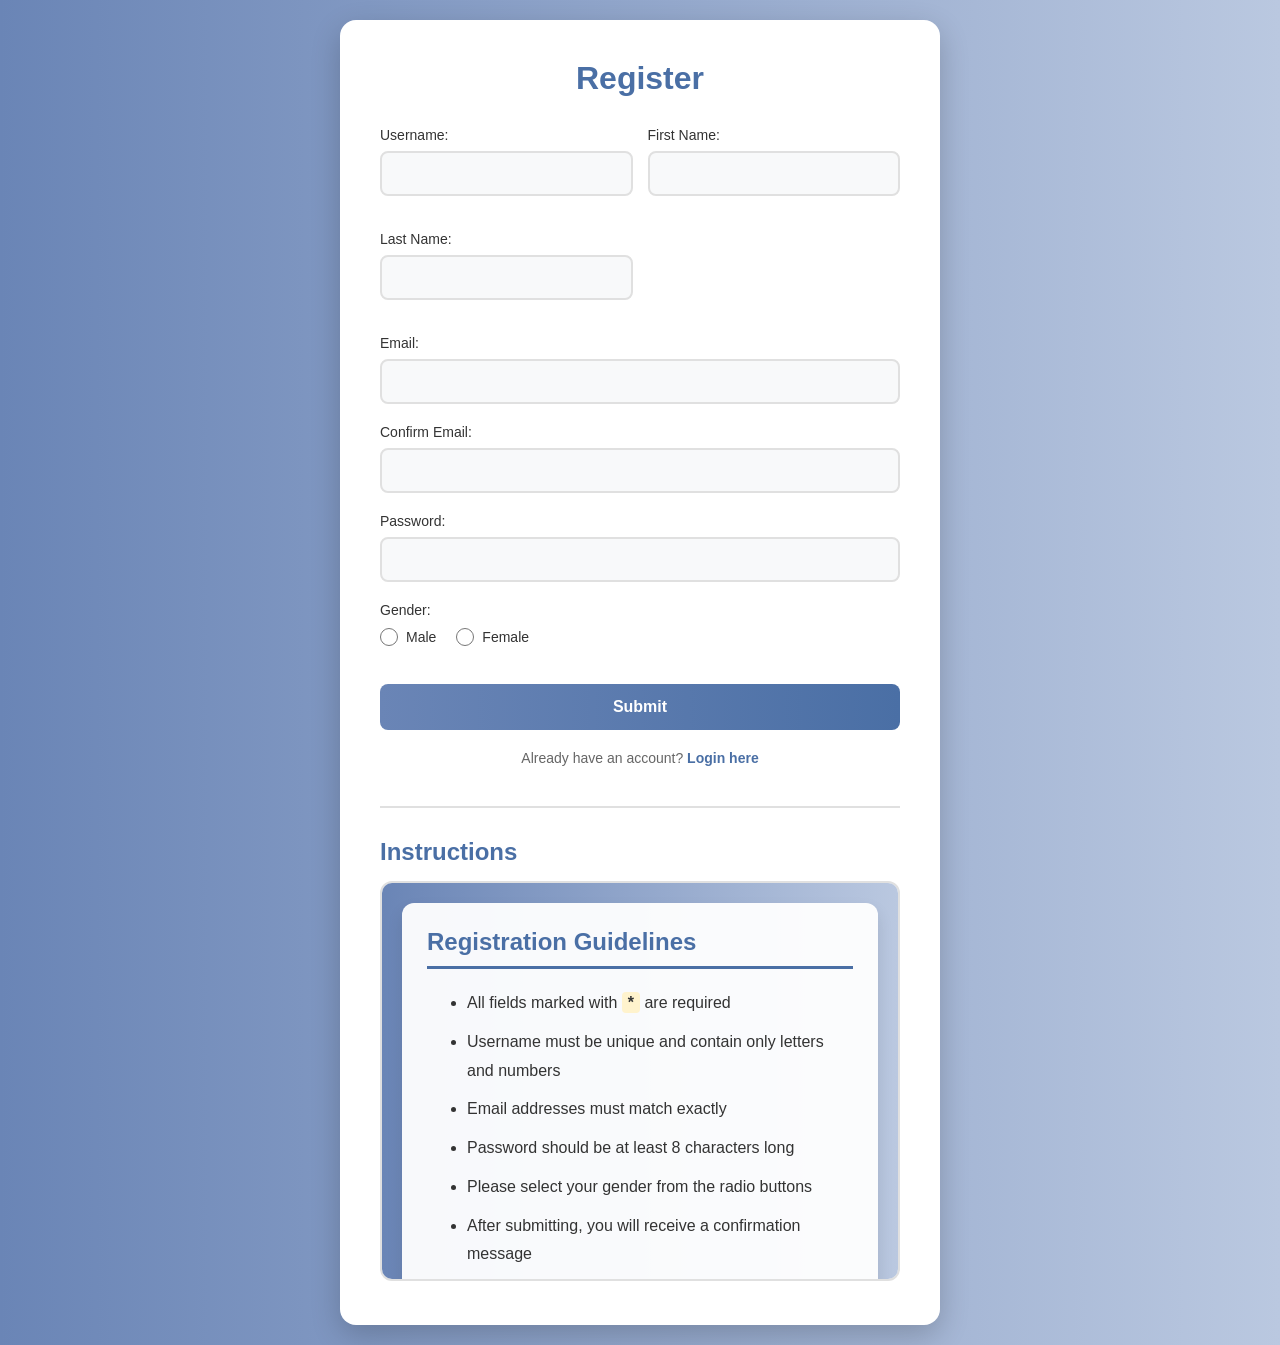
==== register.html @ fcd2be58 "first commit" ====
<!DOCTYPE html>
<html lang="en">
<head>
    <meta charset="UTF-8">
    <meta name="viewport" content="width=device-width, initial-scale=1.0">
    <title>Register</title>
    <link rel="stylesheet" href="styles.css">
</head>
<body>
    <div class="container">
        <div class="form-card register-card">
            <h1>Register</h1>
            <form action="server.html" method="get" target="result_frame">
                <div class="form-row">
                    <div class="form-group">
                        <label for="username">Username:</label>
                        <input type="text" id="username" name="username" required>
                    </div>
                    
                    <div class="form-group">
                        <label for="firstname">First Name:</label>
                        <input type="text" id="firstname" name="firstname" required>
                    </div>
                    
                    <div class="form-group">
                        <label for="lastname">Last Name:</label>
                        <input type="text" id="lastname" name="lastname" required>
                    </div>
                </div>
                
                <div class="form-group">
                    <label for="email">Email:</label>
                    <input type="email" id="email" name="email" required>
                </div>
                
                <div class="form-group">
                    <label for="confirm_email">Confirm Email:</label>
                    <input type="email" id="confirm_email" name="confirm_email" required>
                </div>
                
                <div class="form-group">
                    <label for="password">Password:</label>
                    <input type="password" id="password" name="password" required>
                </div>
                
                <div class="form-group">
                    <label>Gender:</label>
                    <div class="radio-group">
                        <label class="radio-label">
                            <input type="radio" name="gender" value="male" required>
                            Male
                        </label>
                        <label class="radio-label">
                            <input type="radio" name="gender" value="female" required>
                            Female
                        </label>
                    </div>
                </div>
                
                <button type="submit" class="submit-btn">Submit</button>
                
                <p class="form-footer">
                    Already have an account? <a href="login.html">Login here</a>
                </p>
            </form>
            
            <div class="instructions-section">
                <h2>Instructions</h2>
                <iframe src="instructions.html" name="result_frame" title="Instructions"></iframe>
            </div>
        </div>
    </div>
</body>
</html>
---- styles.css ----
* {
    margin: 0;
    padding: 0;
    box-sizing: border-box;
}

body {
    font-family: Arial, sans-serif;
    background: linear-gradient(to right, #6a85b6, #bac8e0);
    min-height: 100vh;
    display: flex;
    justify-content: center;
    align-items: center;
    padding: 20px;
}

.container {
    width: 100%;
    max-width: 600px;
}

.form-card {
    background: white;
    padding: 40px;
    border-radius: 16px;
    box-shadow: 0 10px 30px rgba(0,0,0,0.2);
}

.register-card {
    max-width: 700px;
    margin: 0 auto;
}

h1 {
    color: #4a6fa5;
    text-align: center;
    margin-bottom: 30px;
    font-size: 32px;
}

.form-row {
    display: grid;
    grid-template-columns: repeat(auto-fit, minmax(180px, 1fr));
    gap: 15px;
    margin-bottom: 15px;
}

.form-group {
    margin-bottom: 20px;
}

label {
    display: block;
    margin-bottom: 8px;
    color: #333;
    font-weight: 500;
    font-size: 14px;
}

input[type="text"],
input[type="email"],
input[type="password"] {
    width: 100%;
    padding: 12px 15px;
    border: 2px solid #e0e0e0;
    border-radius: 8px;
    font-size: 15px;
    transition: all 0.3s ease;
    background-color: #f8f9fa;
}

input[type="text"]:focus,
input[type="email"]:focus,
input[type="password"]:focus {
    outline: none;
    border-color: #6a85b6;
    background-color: white;
}

.radio-group {
    display: flex;
    gap: 20px;
    margin-top: 10px;
}

.radio-label {
    display: flex;
    align-items: center;
    cursor: pointer;
    font-weight: normal;
}

.radio-label input[type="radio"] {
    margin-right: 8px;
    cursor: pointer;
    width: 18px;
    height: 18px;
}

.submit-btn {
    width: 100%;
    padding: 14px;
    background: linear-gradient(to right, #6a85b6, #4a6fa5);
    color: white;
    border: none;
    border-radius: 8px;
    font-size: 16px;
    font-weight: 600;
    cursor: pointer;
    margin-top: 10px;
}

.submit-btn:hover {
    background: linear-gradient(to right, #5a75a6, #3a5f95);
}

.form-footer {
    text-align: center;
    margin-top: 20px;
    color: #666;
    font-size: 14px;
}

.form-footer a {
    color: #4a6fa5;
    text-decoration: none;
    font-weight: 600;
}

.form-footer a:hover {
    text-decoration: underline;
}

.instructions-section {
    margin-top: 40px;
    padding-top: 30px;
    border-top: 2px solid #e0e0e0;
}

.instructions-section h2 {
    color: #4a6fa5;
    margin-bottom: 15px;
    font-size: 24px;
}

.instructions-section iframe {
    width: 100%;
    height: 400px;
    border: 2px solid #e0e0e0;
    border-radius: 12px;
    background: white;
}

@media (max-width: 768px) {
    .form-card {
        padding: 25px;
    }
    
    .form-row {
        grid-template-columns: 1fr;
    }
    
    .instructions-section iframe {
        height: 300px;
    }
}
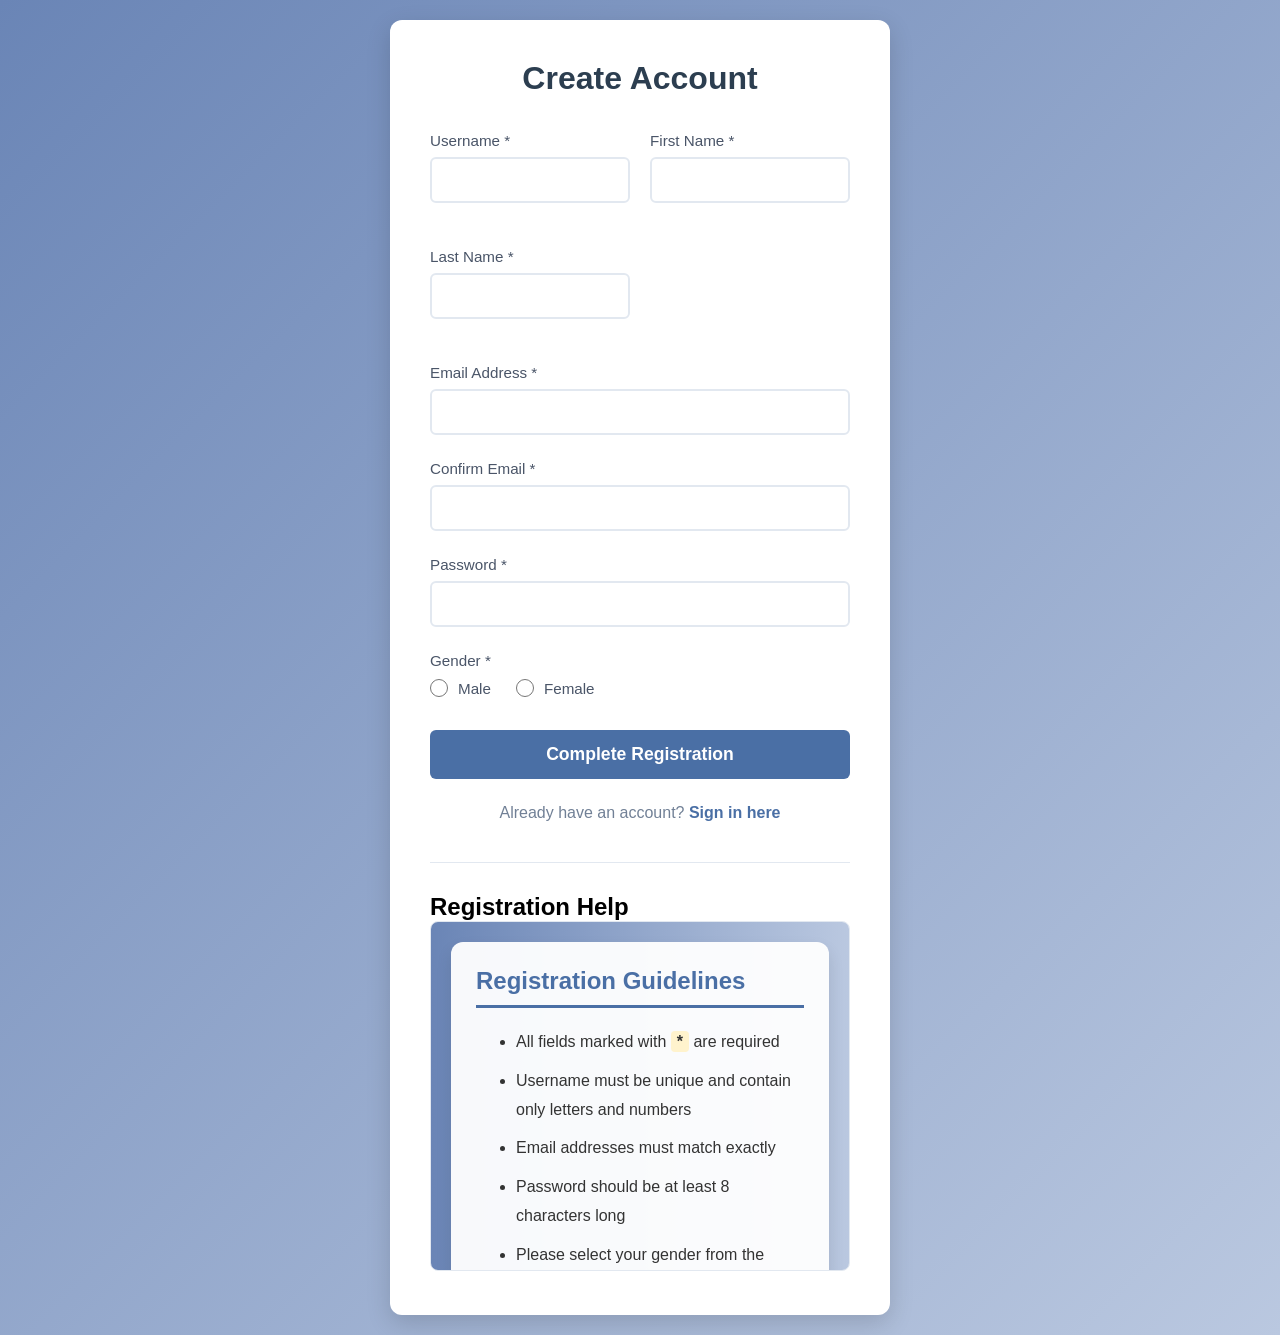
==== commit eb0e5777: "Renamed login to index and updated styles" ====
--- a/register.html
+++ b/register.html
@@ -3,70 +3,70 @@
 <head>
     <meta charset="UTF-8">
     <meta name="viewport" content="width=device-width, initial-scale=1.0">
-    <title>Register</title>
+    <title>Create Account</title>
     <link rel="stylesheet" href="styles.css">
 </head>
 <body>
-    <div class="container">
-        <div class="form-card register-card">
-            <h1>Register</h1>
-            <form action="server.html" method="get" target="result_frame">
-                <div class="form-row">
-                    <div class="form-group">
-                        <label for="username">Username:</label>
+    <div class="main-container">
+        <div class="auth-card register-mode">
+            <h1>Create Account</h1>
+            <form action="server.html" method="post" target="result_frame">
+                <div class="form-grid">
+                    <div class="input-group">
+                        <label for="username">Username *</label>
                         <input type="text" id="username" name="username" required>
                     </div>
                     
-                    <div class="form-group">
-                        <label for="firstname">First Name:</label>
+                    <div class="input-group">
+                        <label for="firstname">First Name *</label>
                         <input type="text" id="firstname" name="firstname" required>
                     </div>
                     
-                    <div class="form-group">
-                        <label for="lastname">Last Name:</label>
+                    <div class="input-group">
+                        <label for="lastname">Last Name *</label>
                         <input type="text" id="lastname" name="lastname" required>
                     </div>
                 </div>
                 
-                <div class="form-group">
-                    <label for="email">Email:</label>
+                <div class="input-group">
+                    <label for="email">Email Address *</label>
                     <input type="email" id="email" name="email" required>
                 </div>
                 
-                <div class="form-group">
-                    <label for="confirm_email">Confirm Email:</label>
+                <div class="input-group">
+                    <label for="confirm_email">Confirm Email *</label>
                     <input type="email" id="confirm_email" name="confirm_email" required>
                 </div>
                 
-                <div class="form-group">
-                    <label for="password">Password:</label>
+                <div class="input-group">
+                    <label for="password">Password *</label>
                     <input type="password" id="password" name="password" required>
                 </div>
                 
-                <div class="form-group">
-                    <label>Gender:</label>
-                    <div class="radio-group">
-                        <label class="radio-label">
+                <div class="input-group">
+                    <label>Gender *</label>
+                    <div class="gender-options">
+                        <label class="radio-item">
                             <input type="radio" name="gender" value="male" required>
-                            Male
+                            <span>Male</span>
                         </label>
-                        <label class="radio-label">
+                        <label class="radio-item">
                             <input type="radio" name="gender" value="female" required>
-                            Female
+                            <span>Female</span>
                         </label>
                     </div>
                 </div>
                 
-                <button type="submit" class="submit-btn">Submit</button>
+                <button type="submit" class="btn-primary">Complete Registration</button>
                 
-                <p class="form-footer">
-                    Already have an account? <a href="login.html">Login here</a>
+                <p class="auth-footer">
+                    Already have an account? <a href="index.html">Sign in here</a>
                 </p>
             </form>
             
-            <div class="instructions-section">
-                <h2>Instructions</h2>
-                <iframe src="instructions.html" name="result_frame" title="Instructions"></iframe>
+            <div class="help-section">
+                <h2>Registration Help</h2>
+                <iframe src="instructions.html" name="result_frame" title="Registration Instructions and Results"></iframe>
             </div>
         </div>
     </div>
--- a/styles.css
+++ b/styles.css
@@ -5,8 +5,8 @@
 }
 
 body {
-    font-family: Arial, sans-serif;
-    background: linear-gradient(to right, #6a85b6, #bac8e0);
+    font-family: 'Segoe UI', Tahoma, Geneva, Verdana, sans-serif;
+    background: linear-gradient(135deg, #6a85b6 0%, #bac8e0 100%);
     min-height: 100vh;
     display: flex;
     justify-content: center;
@@ -14,153 +14,131 @@
     padding: 20px;
 }
 
-.container {
+.main-container {
     width: 100%;
-    max-width: 600px;
+    max-width: 500px;
 }
 
-.form-card {
-    background: white;
+.auth-card {
+    background: #ffffff;
     padding: 40px;
-    border-radius: 16px;
-    box-shadow: 0 10px 30px rgba(0,0,0,0.2);
+    border-radius: 12px;
+    box-shadow: 0 8px 24px rgba(0,0,0,0.15);
 }
 
-.register-card {
-    max-width: 700px;
+.register-mode {
+    max-width: 800px;
     margin: 0 auto;
 }
 
 h1 {
-    color: #4a6fa5;
+    color: #2c3e50;
     text-align: center;
-    margin-bottom: 30px;
-    font-size: 32px;
+    margin-bottom: 35px;
+    font-weight: 600;
 }
 
-.form-row {
+.form-grid {
     display: grid;
-    grid-template-columns: repeat(auto-fit, minmax(180px, 1fr));
-    gap: 15px;
-    margin-bottom: 15px;
+    grid-template-columns: repeat(auto-fit, minmax(200px, 1fr));
+    gap: 20px;
+    margin-bottom: 20px;
 }
 
-.form-group {
-    margin-bottom: 20px;
+.input-group {
+    margin-bottom: 25px;
 }
 
 label {
     display: block;
     margin-bottom: 8px;
-    color: #333;
+    color: #4a5568;
     font-weight: 500;
-    font-size: 14px;
+    font-size: 0.95rem;
 }
 
 input[type="text"],
 input[type="email"],
 input[type="password"] {
     width: 100%;
-    padding: 12px 15px;
-    border: 2px solid #e0e0e0;
-    border-radius: 8px;
-    font-size: 15px;
-    transition: all 0.3s ease;
-    background-color: #f8f9fa;
+    padding: 12px;
+    border: 2px solid #e2e8f0;
+    border-radius: 6px;
+    font-size: 1rem;
+    transition: border-color 0.2s;
 }
 
-input[type="text"]:focus,
-input[type="email"]:focus,
-input[type="password"]:focus {
+input:focus {
     outline: none;
     border-color: #6a85b6;
-    background-color: white;
 }
 
-.radio-group {
+.gender-options {
     display: flex;
-    gap: 20px;
+    gap: 25px;
     margin-top: 10px;
 }
 
-.radio-label {
+.radio-item {
     display: flex;
     align-items: center;
     cursor: pointer;
-    font-weight: normal;
 }
 
-.radio-label input[type="radio"] {
-    margin-right: 8px;
-    cursor: pointer;
+.radio-item input {
+    margin-right: 10px;
     width: 18px;
     height: 18px;
 }
 
-.submit-btn {
+.btn-primary {
     width: 100%;
     padding: 14px;
-    background: linear-gradient(to right, #6a85b6, #4a6fa5);
+    background: #4a6fa5;
     color: white;
     border: none;
-    border-radius: 8px;
-    font-size: 16px;
+    border-radius: 6px;
+    font-size: 1.1rem;
     font-weight: 600;
     cursor: pointer;
-    margin-top: 10px;
+    transition: background 0.2s;
 }
 
-.submit-btn:hover {
-    background: linear-gradient(to right, #5a75a6, #3a5f95);
+.btn-primary:hover {
+    background: #34517b;
 }
 
-.form-footer {
+.auth-footer {
     text-align: center;
-    margin-top: 20px;
-    color: #666;
-    font-size: 14px;
+    margin-top: 25px;
+    color: #718096;
 }
 
-.form-footer a {
+.auth-footer a {
     color: #4a6fa5;
     text-decoration: none;
     font-weight: 600;
 }
 
-.form-footer a:hover {
-    text-decoration: underline;
+.help-section {
+    margin-top: 40px;
+    padding-top: 30px;
+    border-top: 1px solid #e2e8f0;
 }
 
-.instructions-section {
-    margin-top: 40px;
-    padding-top: 30px;
-    border-top: 2px solid #e0e0e0;
-}
-
-.instructions-section h2 {
-    color: #4a6fa5;
-    margin-bottom: 15px;
-    font-size: 24px;
-}
-
-.instructions-section iframe {
+.help-section iframe {
     width: 100%;
-    height: 400px;
-    border: 2px solid #e0e0e0;
-    border-radius: 12px;
-    background: white;
+    height: 350px;
+    border: 1px solid #e2e8f0;
+    border-radius: 8px;
+    background: #f8fafc;
 }
 
 @media (max-width: 768px) {
-    .form-card {
+    .auth-card {
         padding: 25px;
     }
-    
-    .form-row {
+    .form-grid {
         grid-template-columns: 1fr;
     }
-    
-    .instructions-section iframe {
-        height: 300px;
-    }
 }
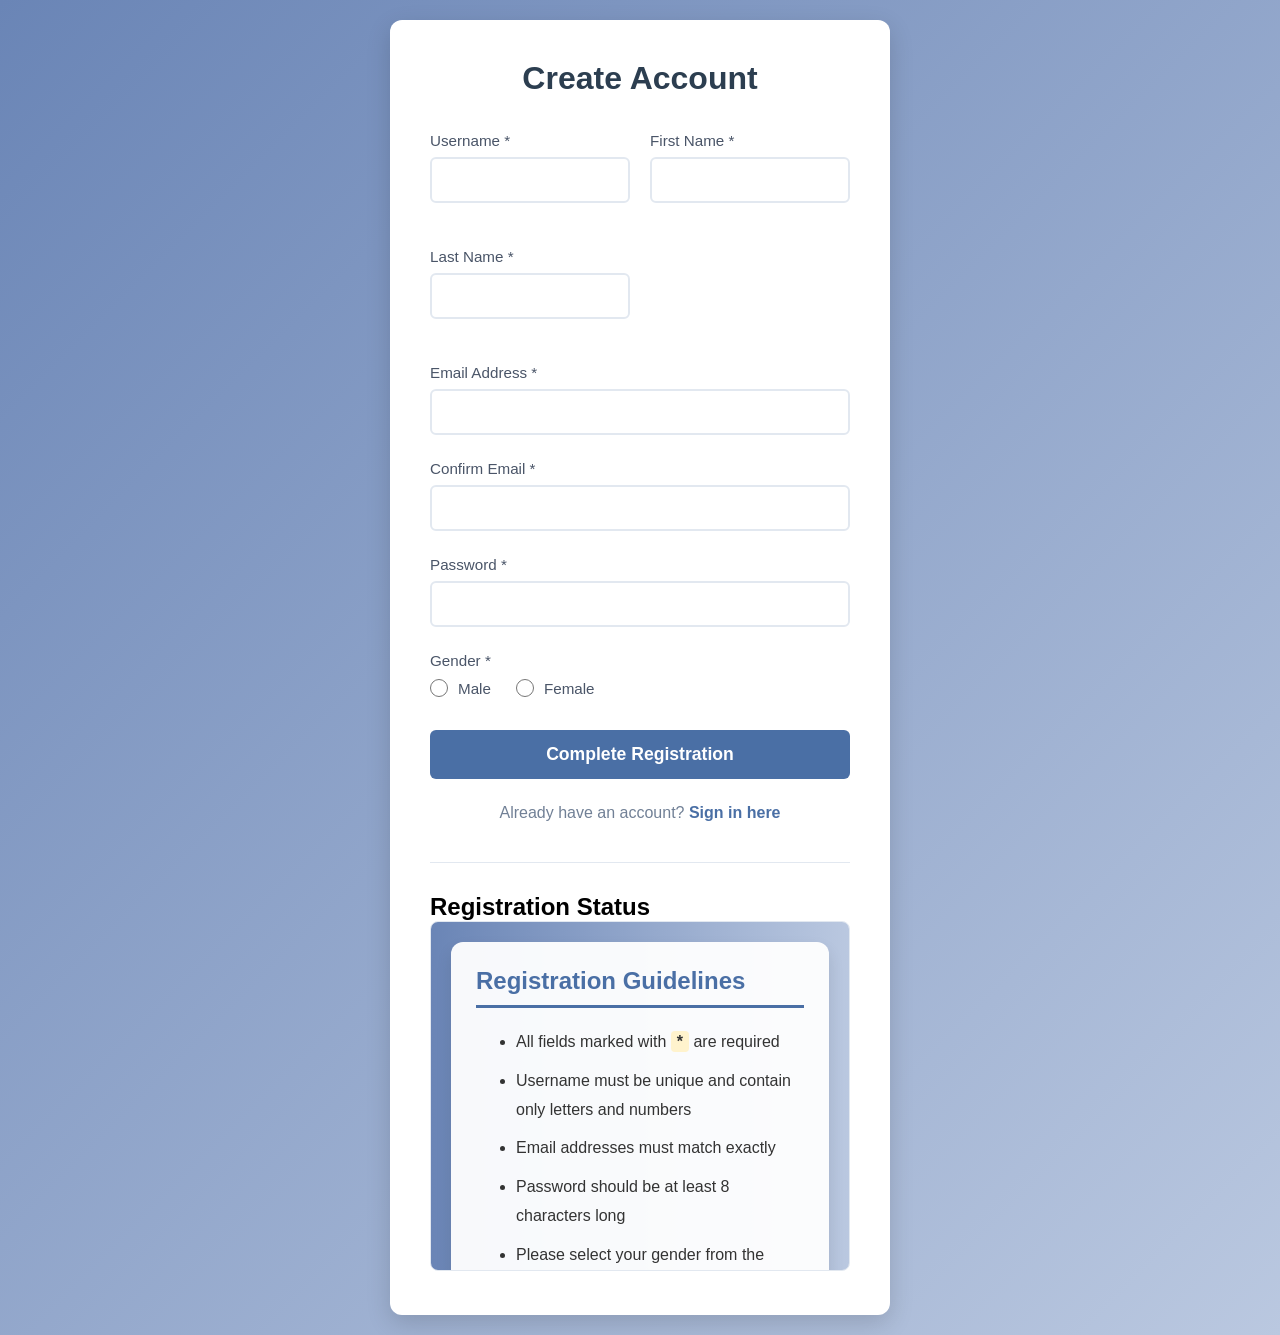
==== commit 14953e66: "final fixes" ====
--- a/register.html
+++ b/register.html
@@ -10,7 +10,7 @@
     <div class="main-container">
         <div class="auth-card register-mode">
             <h1>Create Account</h1>
-            <form action="server.html" method="post" target="result_frame">
+            <form action="server.html" method="get" target="result_frame">
                 <div class="form-grid">
                     <div class="input-group">
                         <label for="username">Username *</label>
@@ -65,7 +65,7 @@
             </form>
             
             <div class="help-section">
-                <h2>Registration Help</h2>
+                <h2>Registration Status</h2>
                 <iframe src="instructions.html" name="result_frame" title="Registration Instructions and Results"></iframe>
             </div>
         </div>
